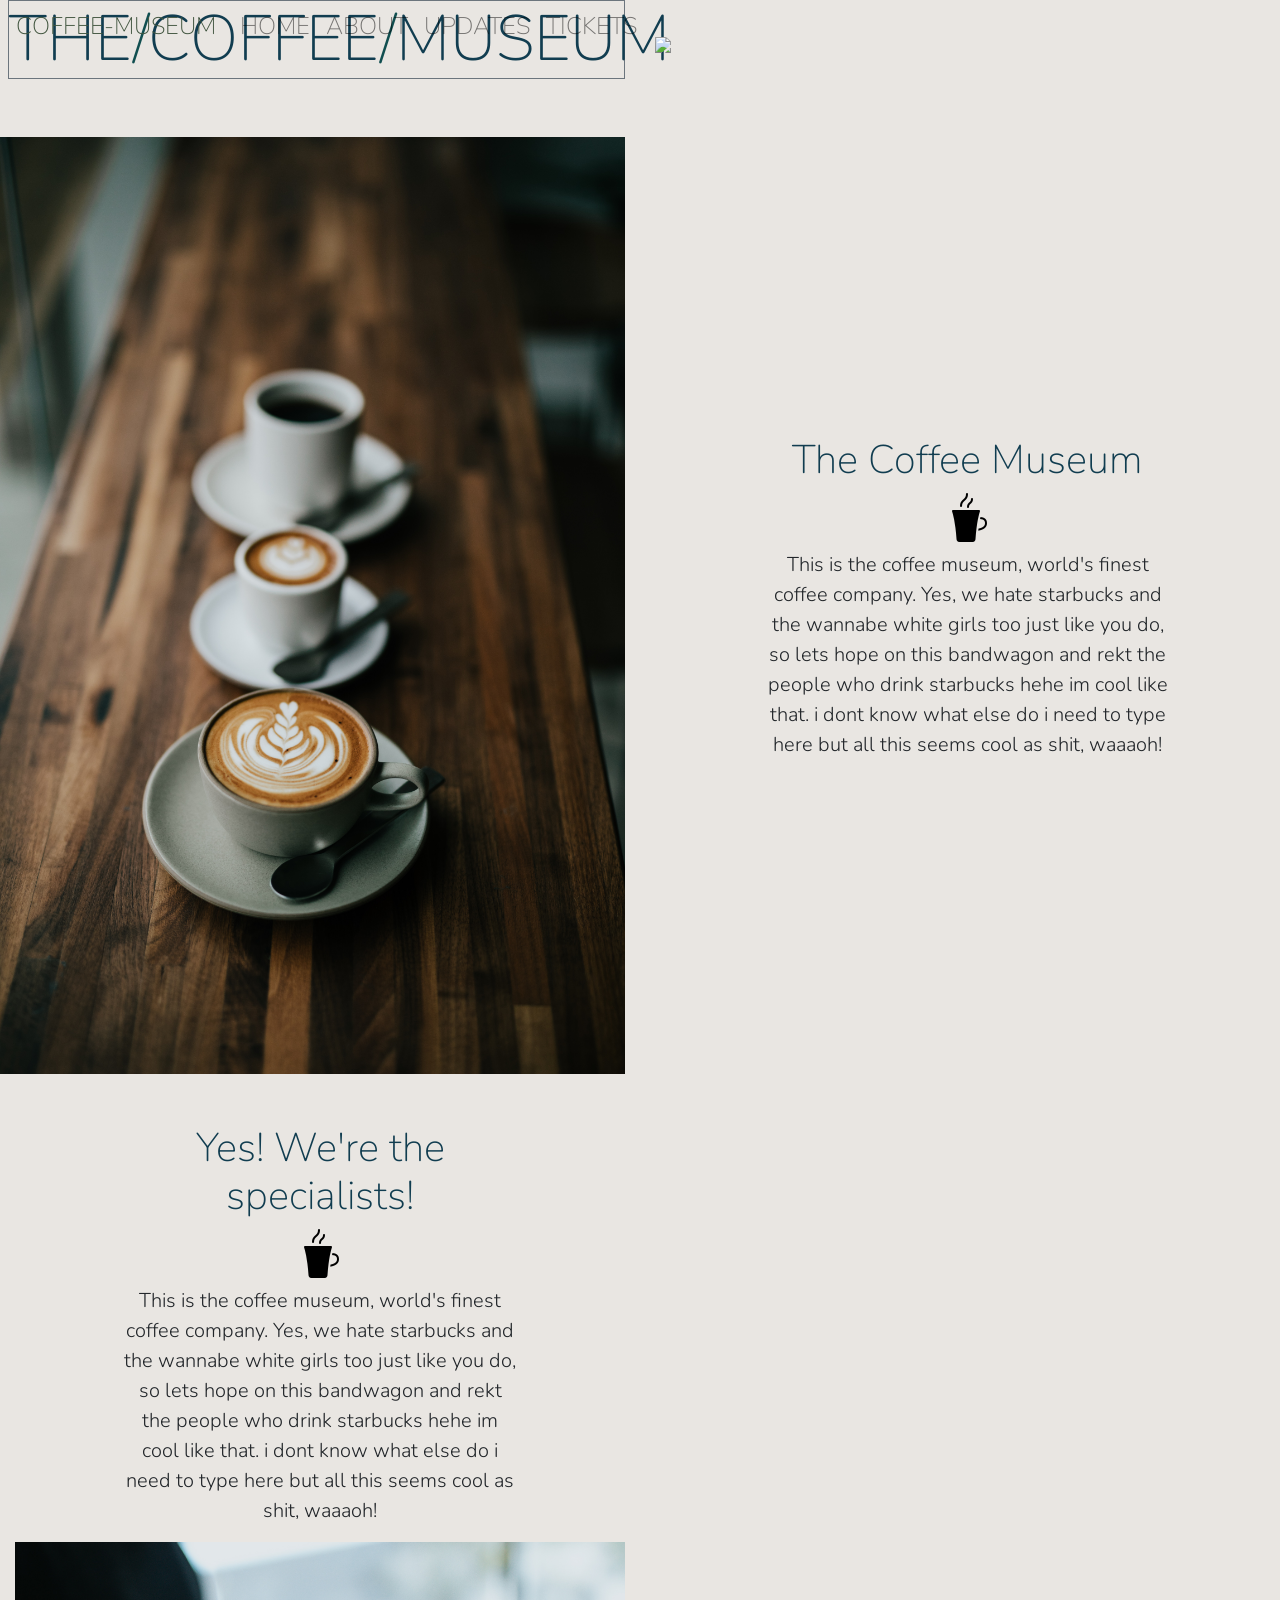
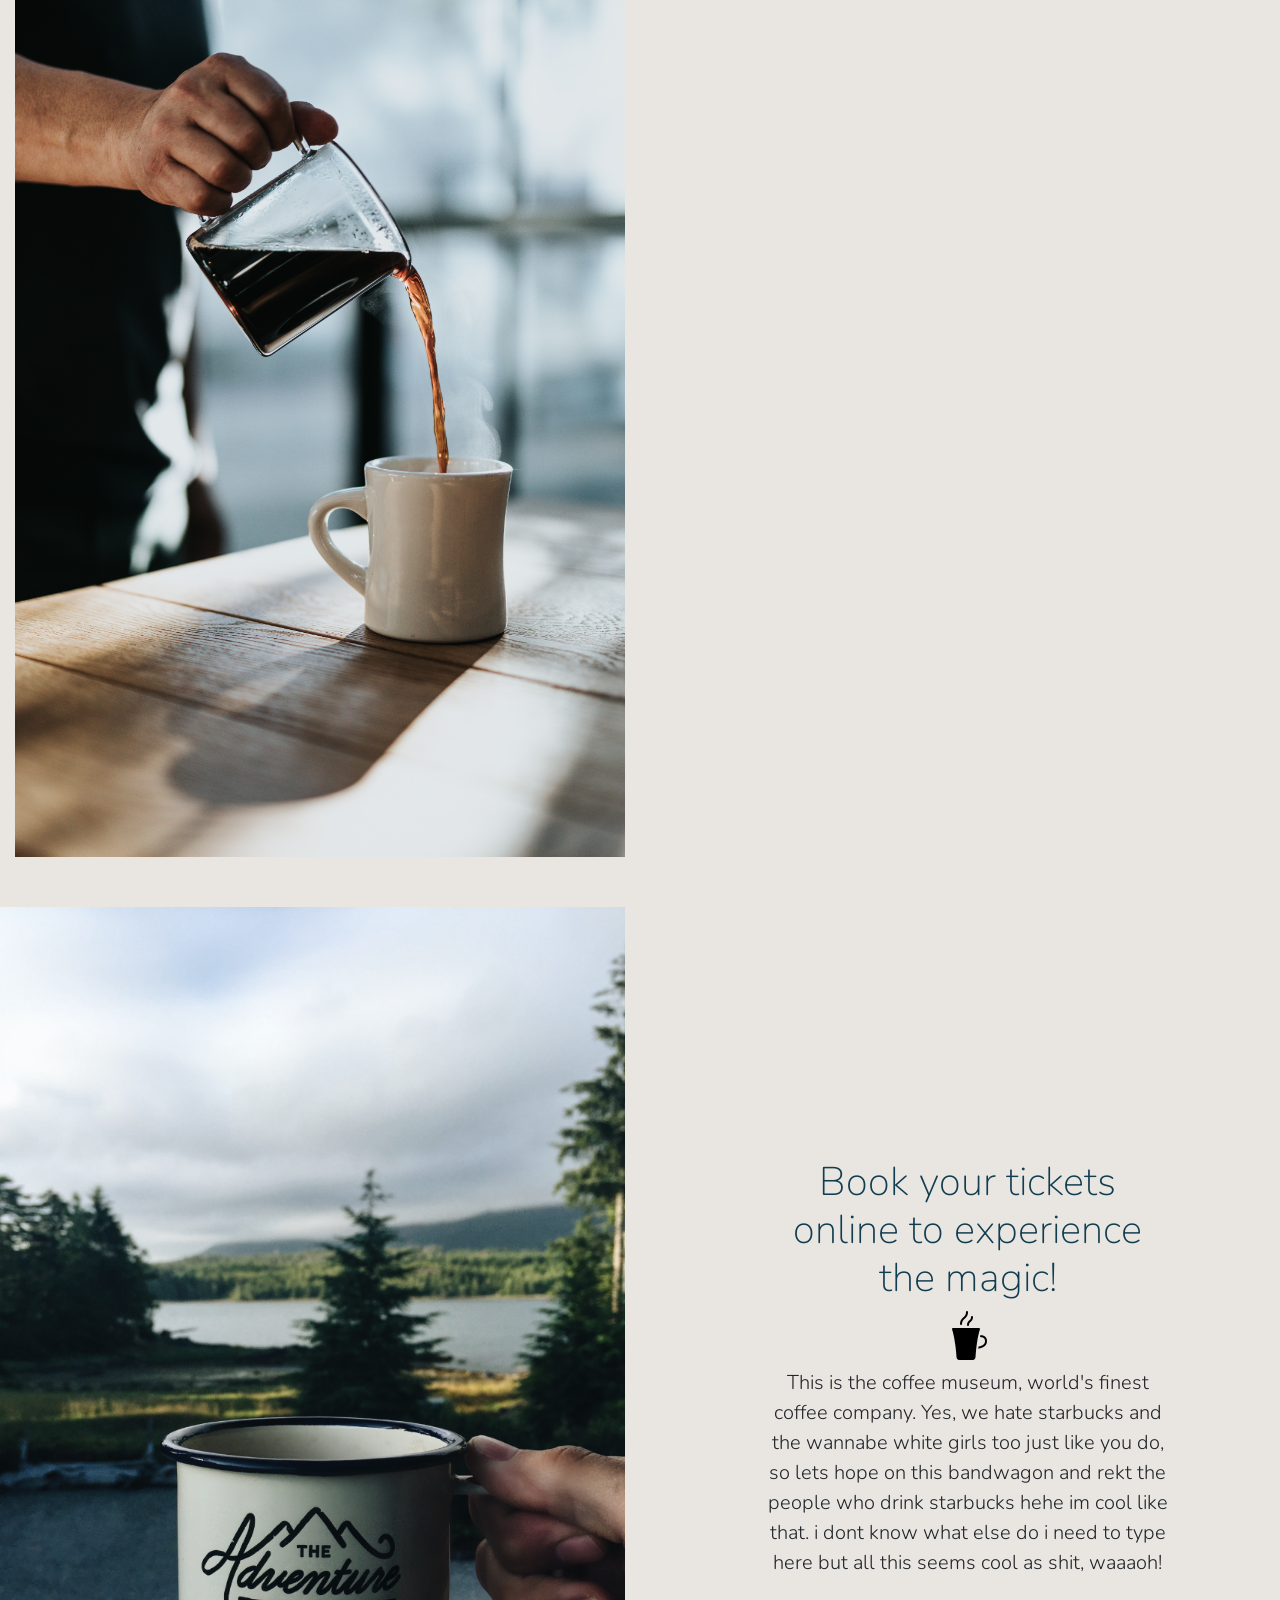
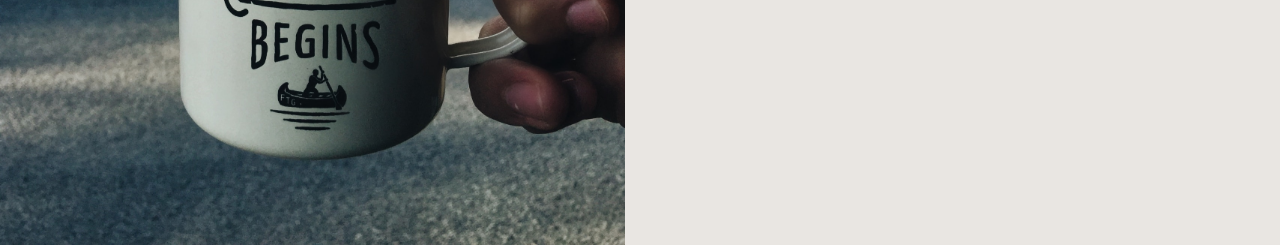
==== index.html @ 8bea2981 "changed name to index" ====
<!DOCTYPE html>
<html>

<link rel="stylesheet" href="https://stackpath.bootstrapcdn.com/bootstrap/4.3.1/css/bootstrap.min.css" integrity="sha384-ggOyR0iXCbMQv3Xipma34MD+dH/1fQ784/j6cY/iJTQUOhcWr7x9JvoRxT2MZw1T" crossorigin="anonymous">

<link rel="stylesheet" type="text/css" href="museum.css">

<link href="https://fonts.googleapis.com/css?family=Nunito&display=swap" rel="stylesheet">

<head>
	<title>The Coffee Museum</title>

</head>
<body>

	<nav id="mainNavbar" class="navbar navbar-expand-md navbar-light py-0 fixed-top">
  <a class="navbar-brand" href="#">COFFEE-MUSEUM</a>

  <button class="navbar-toggler" type="button" data-toggle="collapse" data-target="#navlinks" aria-label="Toggle navigation">
    <span class="navbar-toggler-icon"></span>
  </button>

  <div class="collapse navbar-collapse" id="navlinks">
  	<ul class="navbar-nav">
  	<li class="nav-item">
  		<a href="" class="nav-link">HOME</a>
  	</li>
  	<li class="nav-item">
  		<a href="" class="nav-link">ABOUT</a>
  	</li>
  	<li class="nav-item">
  		<a href="" class="nav-link">UPDATES</a>
  	</li>
  	<li class="nav-item">
  		<a href="" class="nav-link">TICKETS</a>
  	</li>

  	</ul>
  </div>
</nav>

 <section class="container-fluid px-0">
	<div class="row align-items-center">
		<div class="col-lg-6">
			<div id="headinggroup" class="text-center d-none d-lg-block">
				
				<h2 class="display-3 border border-secondary ml-2">THE<span>/</span>COFFEE<span>/</span>MUSEUM</h2>
								
			</div>
			
			
		</div>

		<div class="col-lg-6 justify-content-end">
			<img class="img-fluid" src="Coffee1.jpg">
		</div>
	</div>
</section>
<section class="container-fluid px-0">
	<div class="row align-items-center content">
		<div class="col-md-6 order-2 order-md-1 ">
			<img class="img-fluid" src="latte.jpg">
		</div>
		<div class="col-md-6 text-center order-1 order-md-2">
			
			<div class="row justify-content-center">
				<div class="col-10 col-lg-8">					
					<h2>The Coffee Museum</h2>
			<img class="mb-2 d-none d-lg-inline" src="coffee-icon.png">
			<p class="lead"> This is the coffee museum, world's finest coffee company. Yes, we hate starbucks and the wannabe white girls too just like you do, so lets hope on this bandwagon and rekt the people who drink starbucks hehe im cool like that. i dont know what else do i need to type here but all this seems cool as shit, waaaoh!</p>
				</div>
			</div>		


		</div>

	</div>

</section>

<section class="container-fluid px-0">
	<div class="row align-items-center content">
		
		</div>
		<div class="col-md-6 text-center">
			
			<div class="row justify-content-center">
				<div class="col-10 col-lg-8">					
					<h2>Yes! We're the specialists!</h2>
			<img class="mb-2 d-none d-lg-inline" src="coffee-icon.png">
			<p class="lead"> This is the coffee museum, world's finest coffee company. Yes, we hate starbucks and the wannabe white girls too just like you do, so lets hope on this bandwagon and rekt the people who drink starbucks hehe im cool like that. i dont know what else do i need to type here but all this seems cool as shit, waaaoh!</p>
				</div>
			</div>	
       </div>
<div class="col-md-6">
			<img class="img-fluid" src="pour.jpg">

		</div>

	</div>



</section>

<section class="container-fluid px-0">
	<div class="row align-items-center content">
		<div class="col-md-6 order-2 order-md-1 ">
			<img class="img-fluid" src="exp.jpg">
		</div>
		<div class="col-md-6 text-center order-1 order-md-2">
			
			<div class="row justify-content-center">
				<div class="col-10 col-lg-8">					
					<h2>Book your tickets online to experience the magic!</h2>
			<img class="mb-2 d-none d-lg-inline" src="coffee-icon.png">
			<p class="lead"> This is the coffee museum, world's finest coffee company. Yes, we hate starbucks and the wannabe white girls too just like you do, so lets hope on this bandwagon and rekt the people who drink starbucks hehe im cool like that. i dont know what else do i need to type here but all this seems cool as shit, waaaoh!</p>
				</div>
			</div>		


		</div>

	</div>

</section>

</body>

<script src="https://code.jquery.com/jquery-3.3.1.slim.min.js" integrity="sha384-q8i/X+965DzO0rT7abK41JStQIAqVgRVzpbzo5smXKp4YfRvH+8abtTE1Pi6jizo" crossorigin="anonymous"></script>
<script src="https://cdnjs.cloudflare.com/ajax/libs/popper.js/1.14.7/umd/popper.min.js" integrity="sha384-UO2eT0CpHqdSJQ6hJty5KVphtPhzWj9WO1clHTMGa3JDZwrnQq4sF86dIHNDz0W1" crossorigin="anonymous"></script>
<script src="https://stackpath.bootstrapcdn.com/bootstrap/4.3.1/js/bootstrap.min.js" integrity="sha384-JjSmVgyd0p3pXB1rRibZUAYoIIy6OrQ6VrjIEaFf/nJGzIxFDsf4x0xIM+B07jRM" crossorigin="anonymous"></script>

<script>
	$(function()
	{
		$(document).scroll(function() {
			var $nav = $ ("#mainNavbar");
			$nav.toggleClass("scrolled", $(this).scrolltop() > $nav.height());

		});
	});



</script>
</html>
---- museum.css ----
body {

background-color:  #e9e6e2;
font-family: 'Nunito', sans-serif;

}

#mainNavbar .navbar-brand
{
	color: #41553f;
	font-size: 1.5rem;
}

#mainNavbar {

font-size: 1.5rem;
	font-weight: 100;
}

#mainNavbar .nav-link:hover

{
	color: #215c5d;
}

#headinggroup span

{
	color: #114f50;
}


#headinggroup h2
{
	font-weight: 100;
	font-size: 4rem;
}

h2 {

	color: #113d50;
	font-weight: 200;
	font-size: 2.5rem;
}

.content

{
	margin-top: 50px;
}

.navbar.scrolled{

	background: #654c2f;
	transition: background 500ms;

}
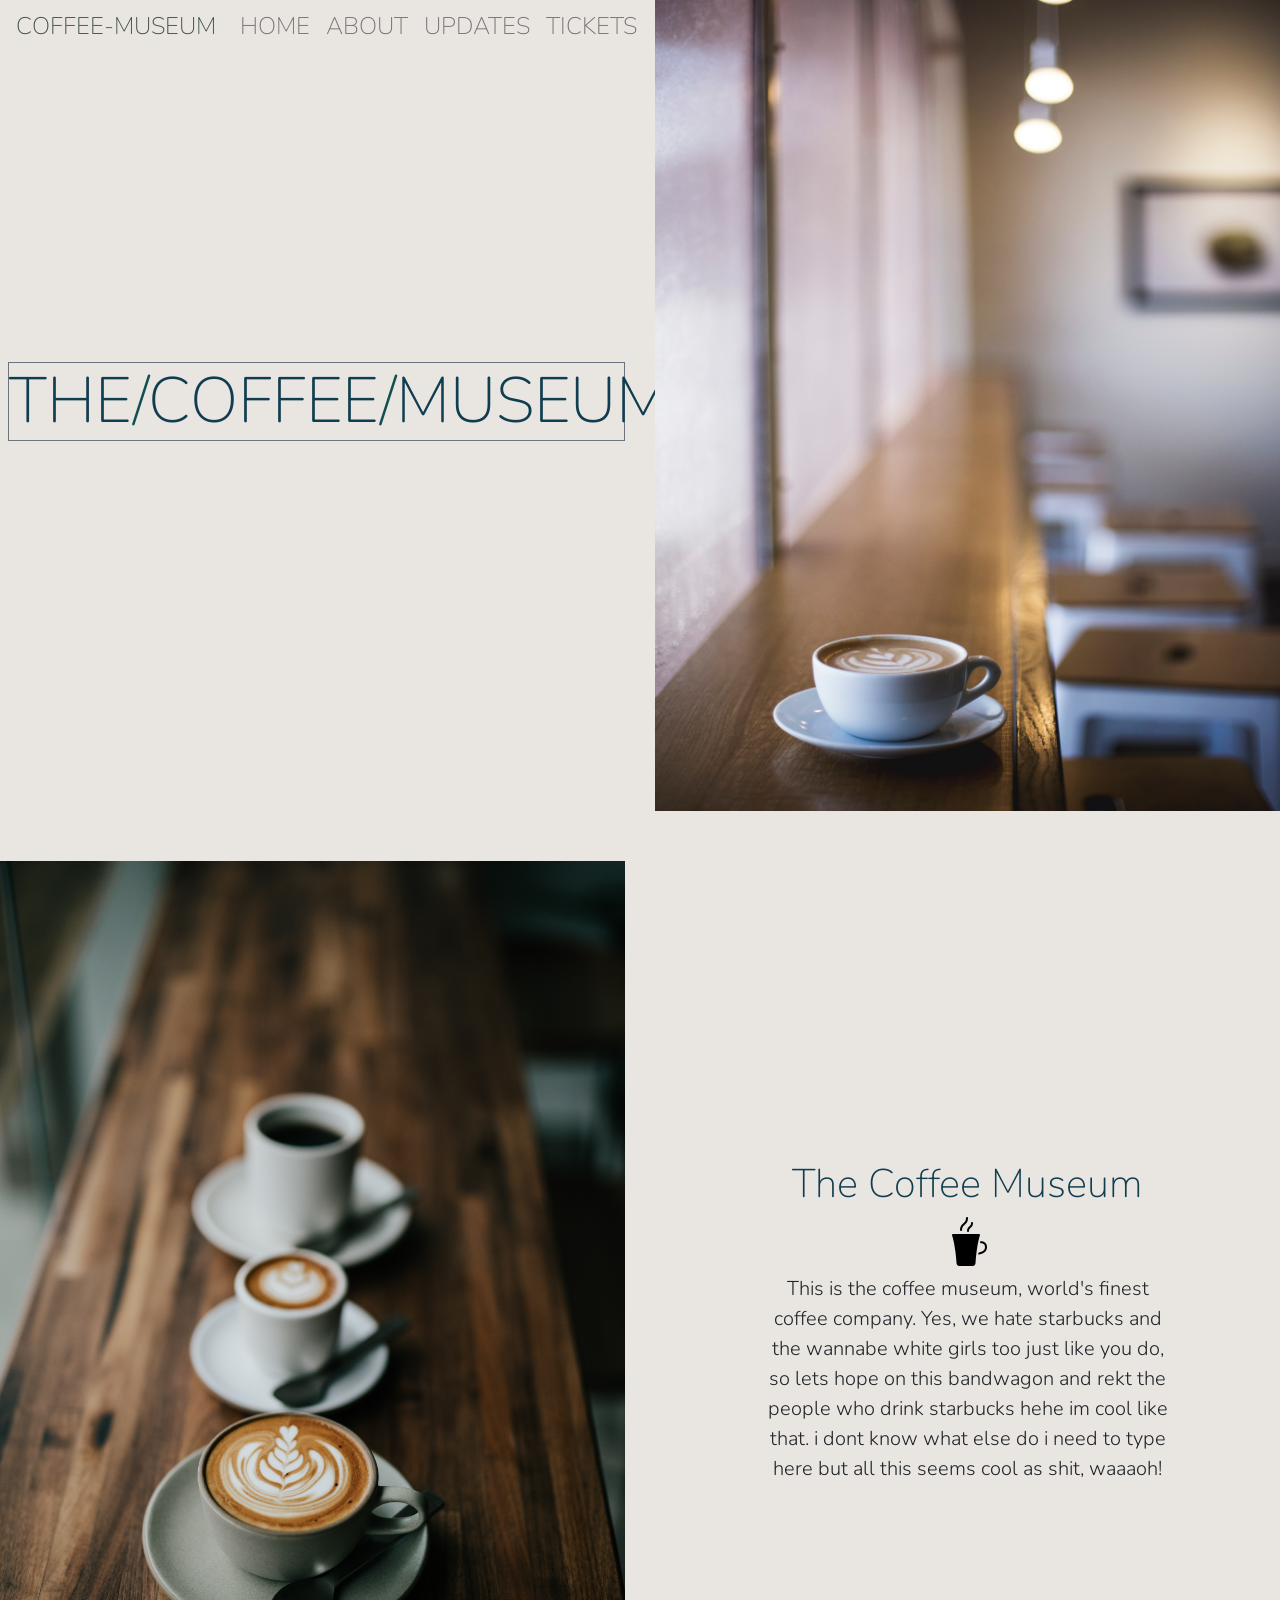
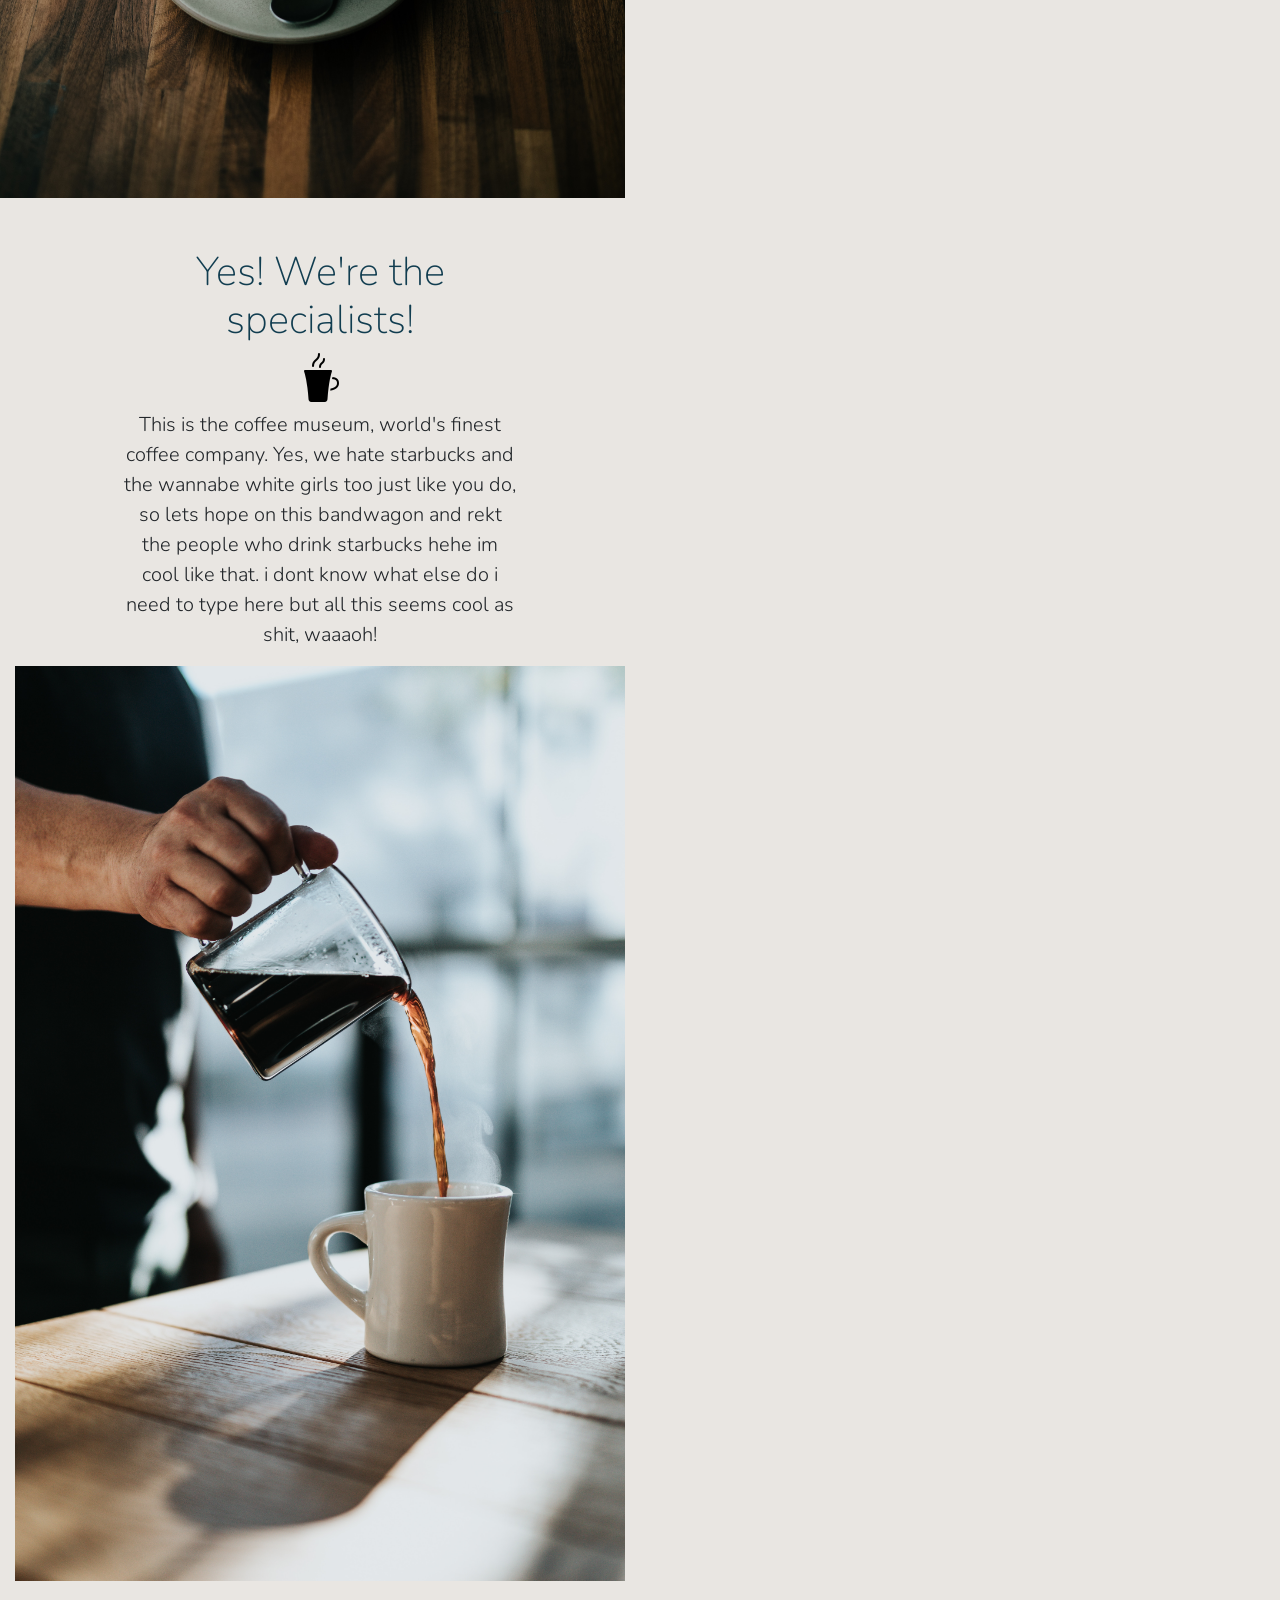
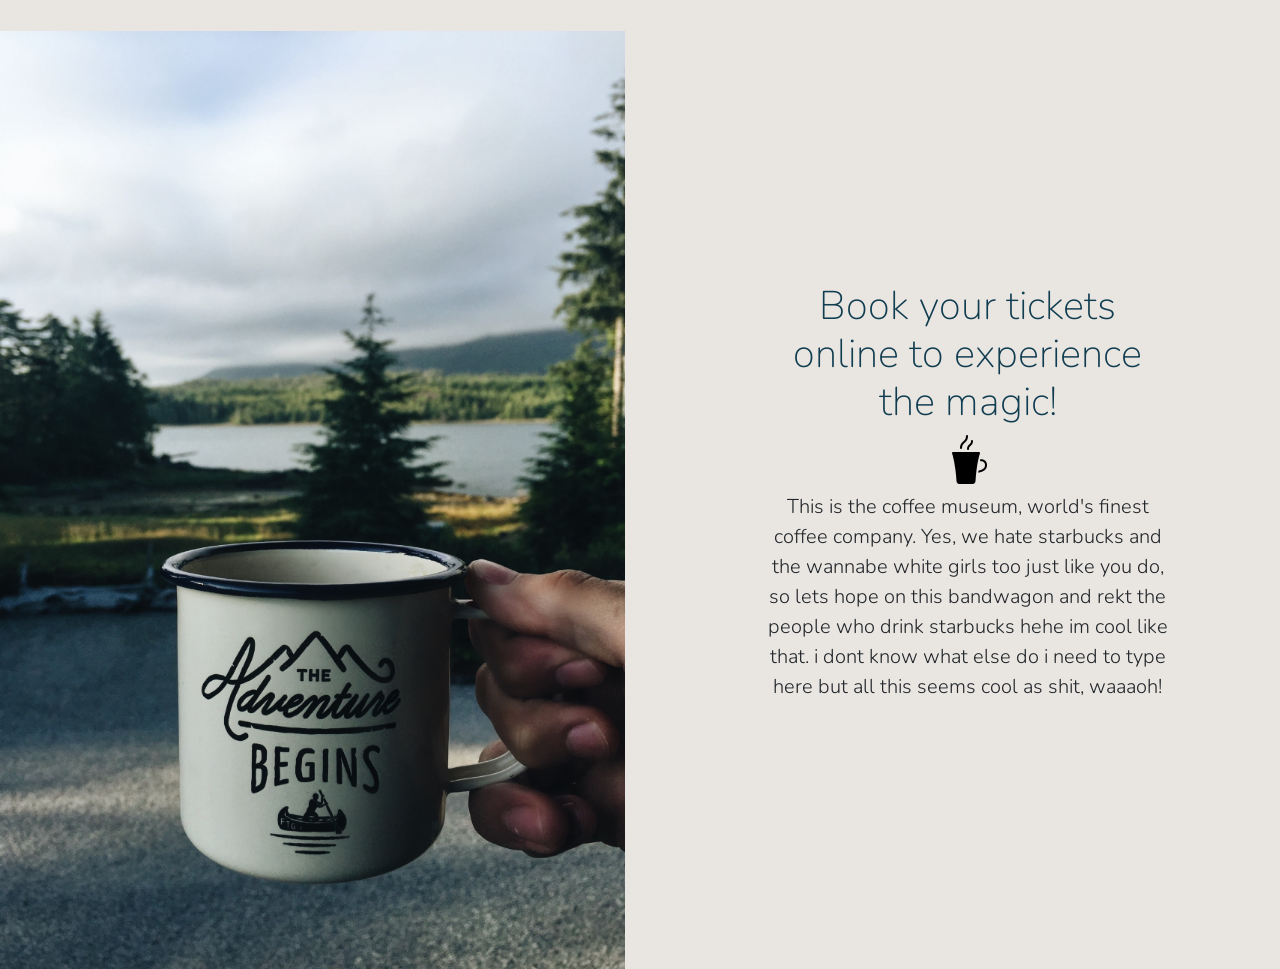
==== commit bd16cb54: "Update index.html" ====
--- a/index.html
+++ b/index.html
@@ -52,7 +52,7 @@
 		</div>
 
 		<div class="col-lg-6 justify-content-end">
-			<img class="img-fluid" src="Coffee1.jpg">
+			<img class="img-fluid" src="coffee1.jpg">
 		</div>
 	</div>
 </section>
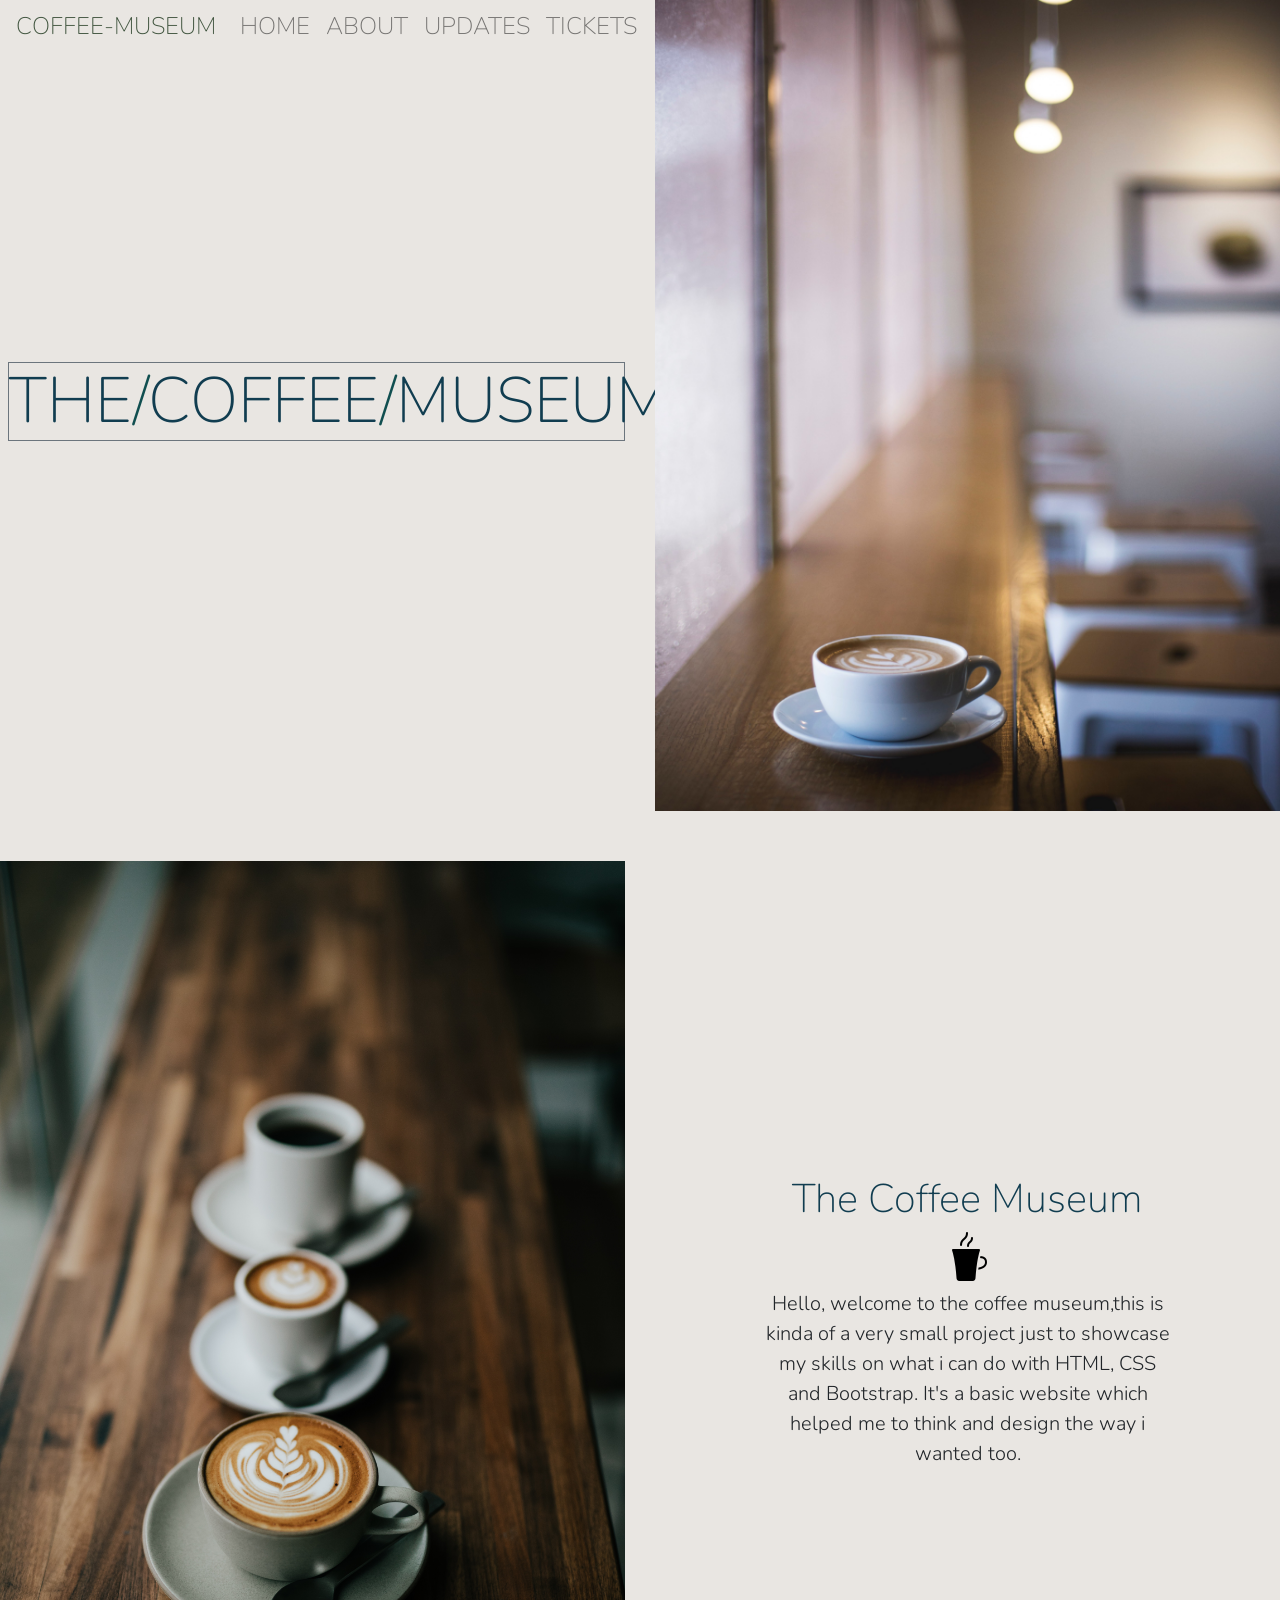
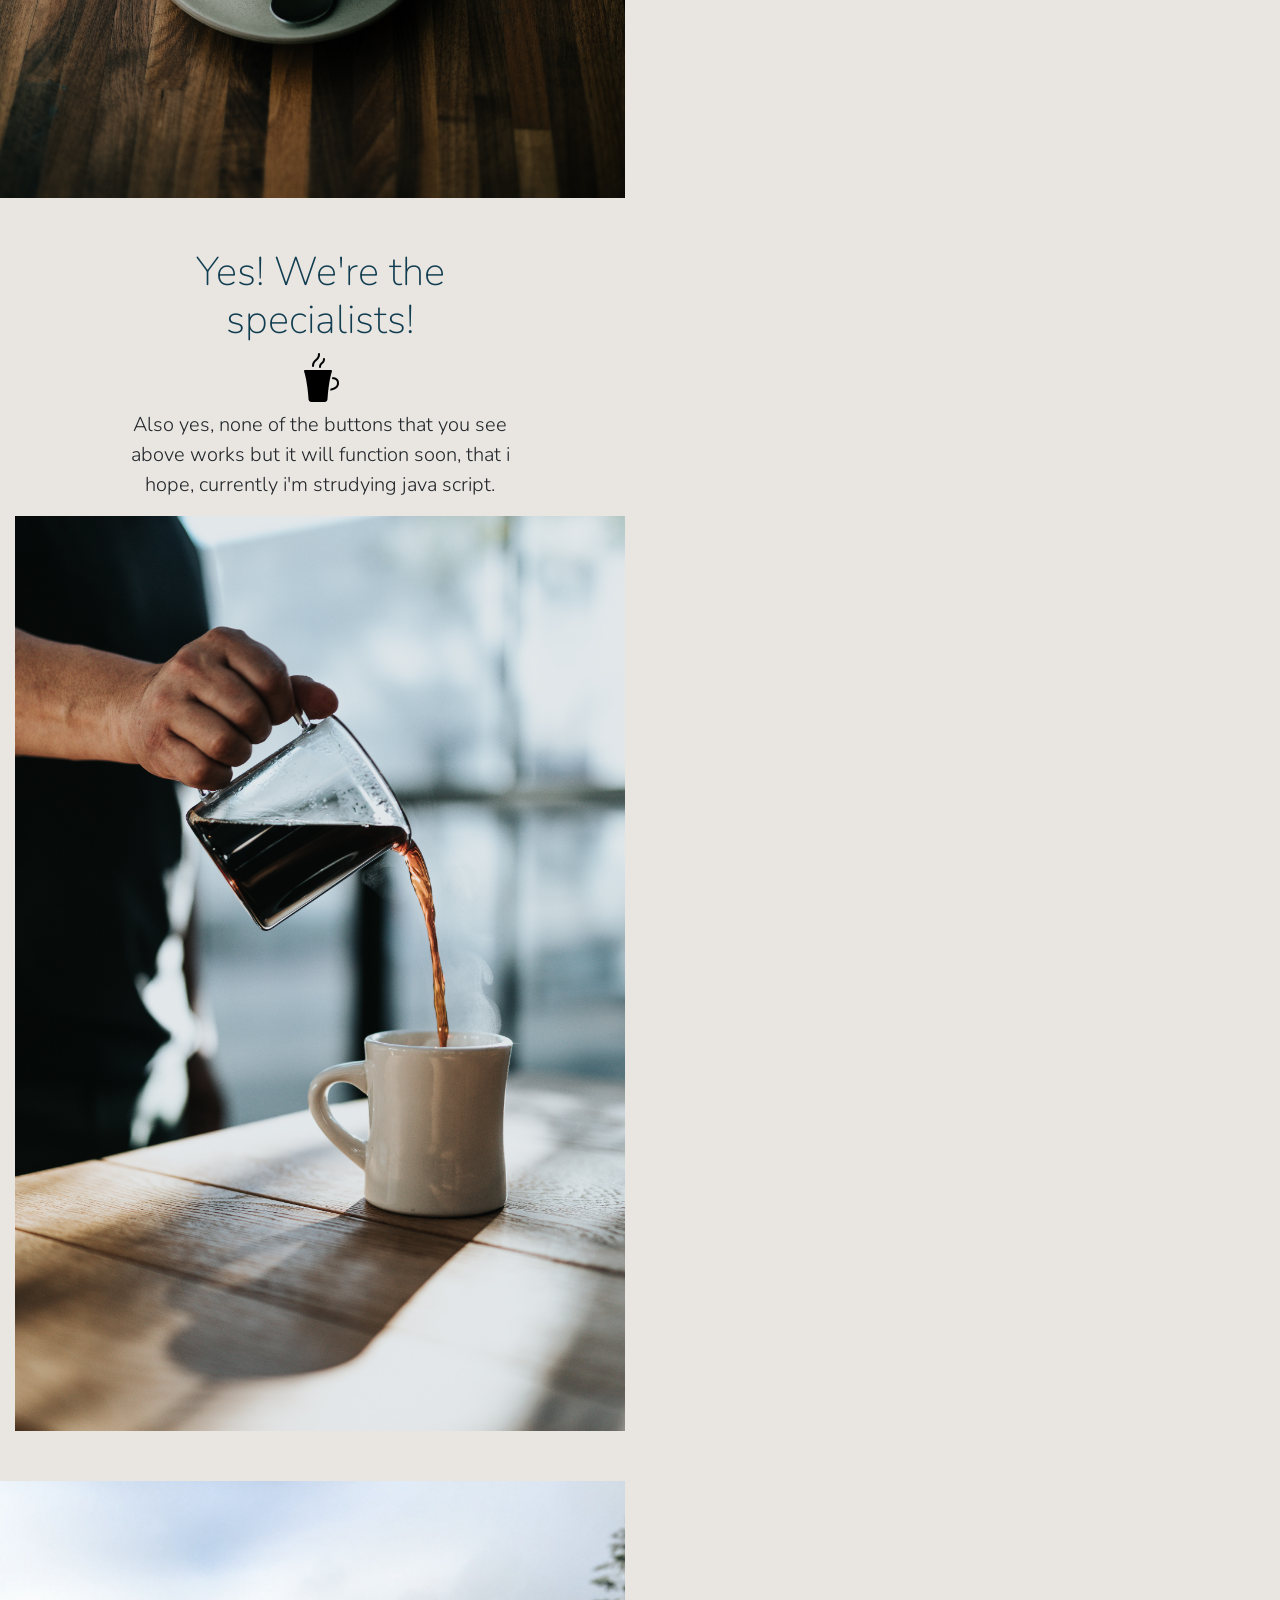
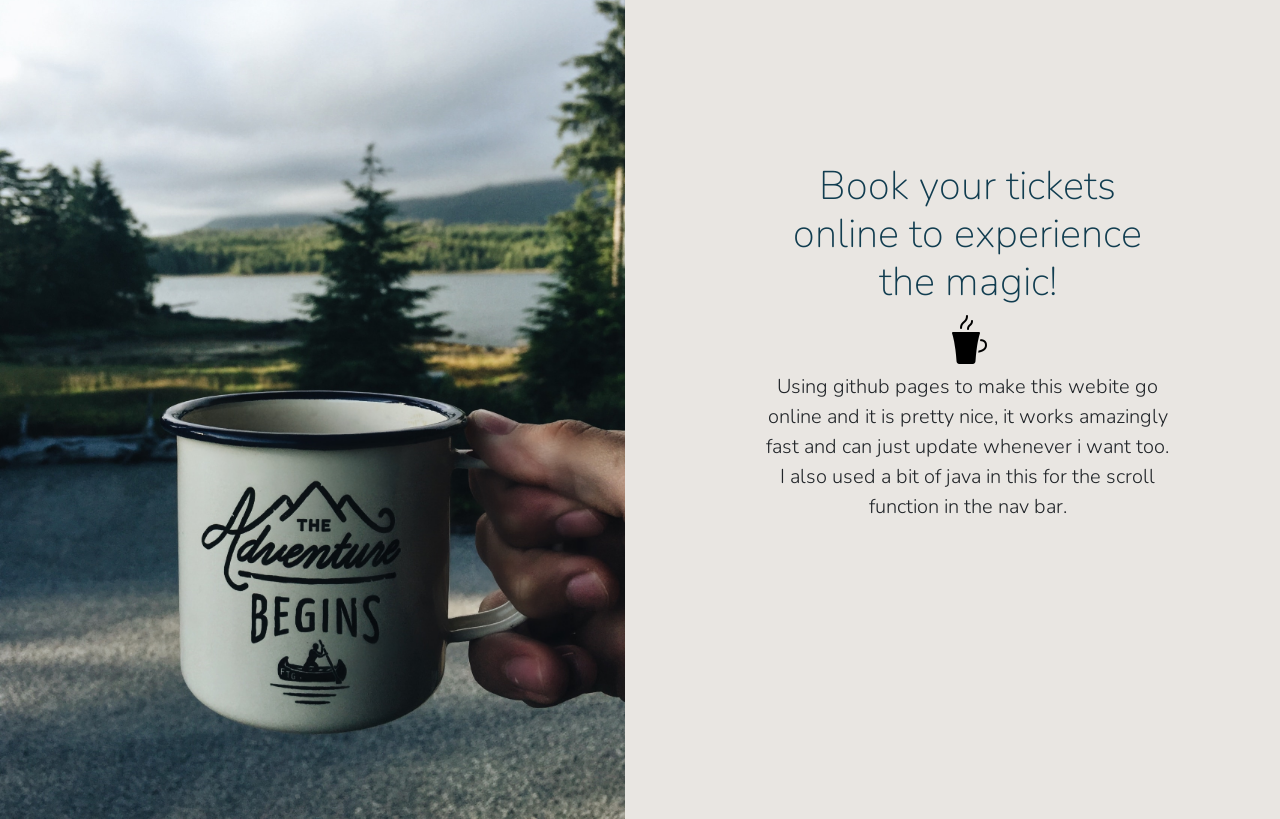
==== commit 3c03f653: "Update index.html updated texts, in html" ====
--- a/index.html
+++ b/index.html
@@ -67,7 +67,7 @@
 				<div class="col-10 col-lg-8">					
 					<h2>The Coffee Museum</h2>
 			<img class="mb-2 d-none d-lg-inline" src="coffee-icon.png">
-			<p class="lead"> This is the coffee museum, world's finest coffee company. Yes, we hate starbucks and the wannabe white girls too just like you do, so lets hope on this bandwagon and rekt the people who drink starbucks hehe im cool like that. i dont know what else do i need to type here but all this seems cool as shit, waaaoh!</p>
+			<p class="lead"> Hello, welcome to the coffee museum,this is kinda of a very small project just to showcase my skills on what i can do with HTML, CSS and Bootstrap. It's a basic website which helped me to think and design the way i wanted too. </p>
 				</div>
 			</div>		
 
@@ -88,7 +88,7 @@
 				<div class="col-10 col-lg-8">					
 					<h2>Yes! We're the specialists!</h2>
 			<img class="mb-2 d-none d-lg-inline" src="coffee-icon.png">
-			<p class="lead"> This is the coffee museum, world's finest coffee company. Yes, we hate starbucks and the wannabe white girls too just like you do, so lets hope on this bandwagon and rekt the people who drink starbucks hehe im cool like that. i dont know what else do i need to type here but all this seems cool as shit, waaaoh!</p>
+			<p class="lead"> Also yes, none of the buttons that you see above works but it will function soon, that i hope, currently i'm strudying java script.</p>
 				</div>
 			</div>	
        </div>
@@ -114,7 +114,7 @@
 				<div class="col-10 col-lg-8">					
 					<h2>Book your tickets online to experience the magic!</h2>
 			<img class="mb-2 d-none d-lg-inline" src="coffee-icon.png">
-			<p class="lead"> This is the coffee museum, world's finest coffee company. Yes, we hate starbucks and the wannabe white girls too just like you do, so lets hope on this bandwagon and rekt the people who drink starbucks hehe im cool like that. i dont know what else do i need to type here but all this seems cool as shit, waaaoh!</p>
+			<p class="lead"> Using github pages to make this webite go online and it is pretty nice, it works amazingly fast and can just update whenever i want too. I also used a bit of java in this for the scroll function in the nav bar. </p>
 				</div>
 			</div>		
 
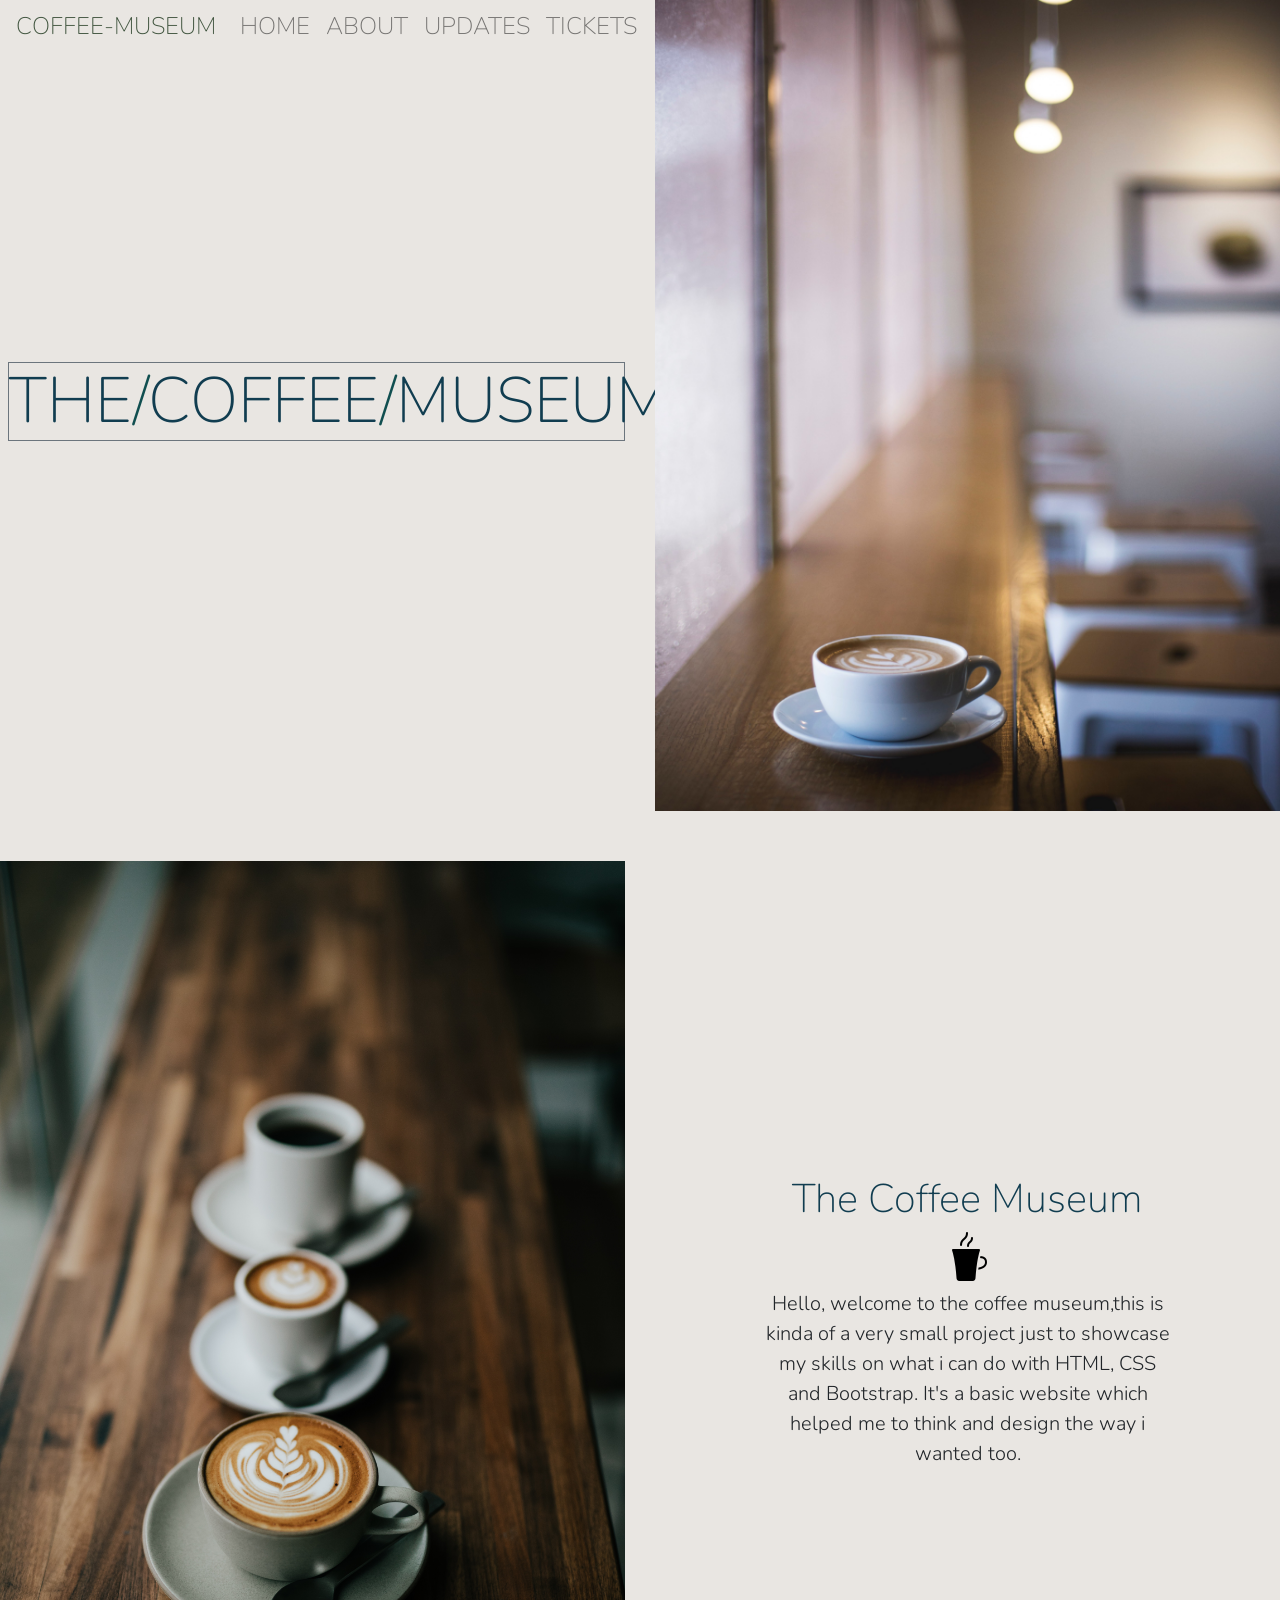
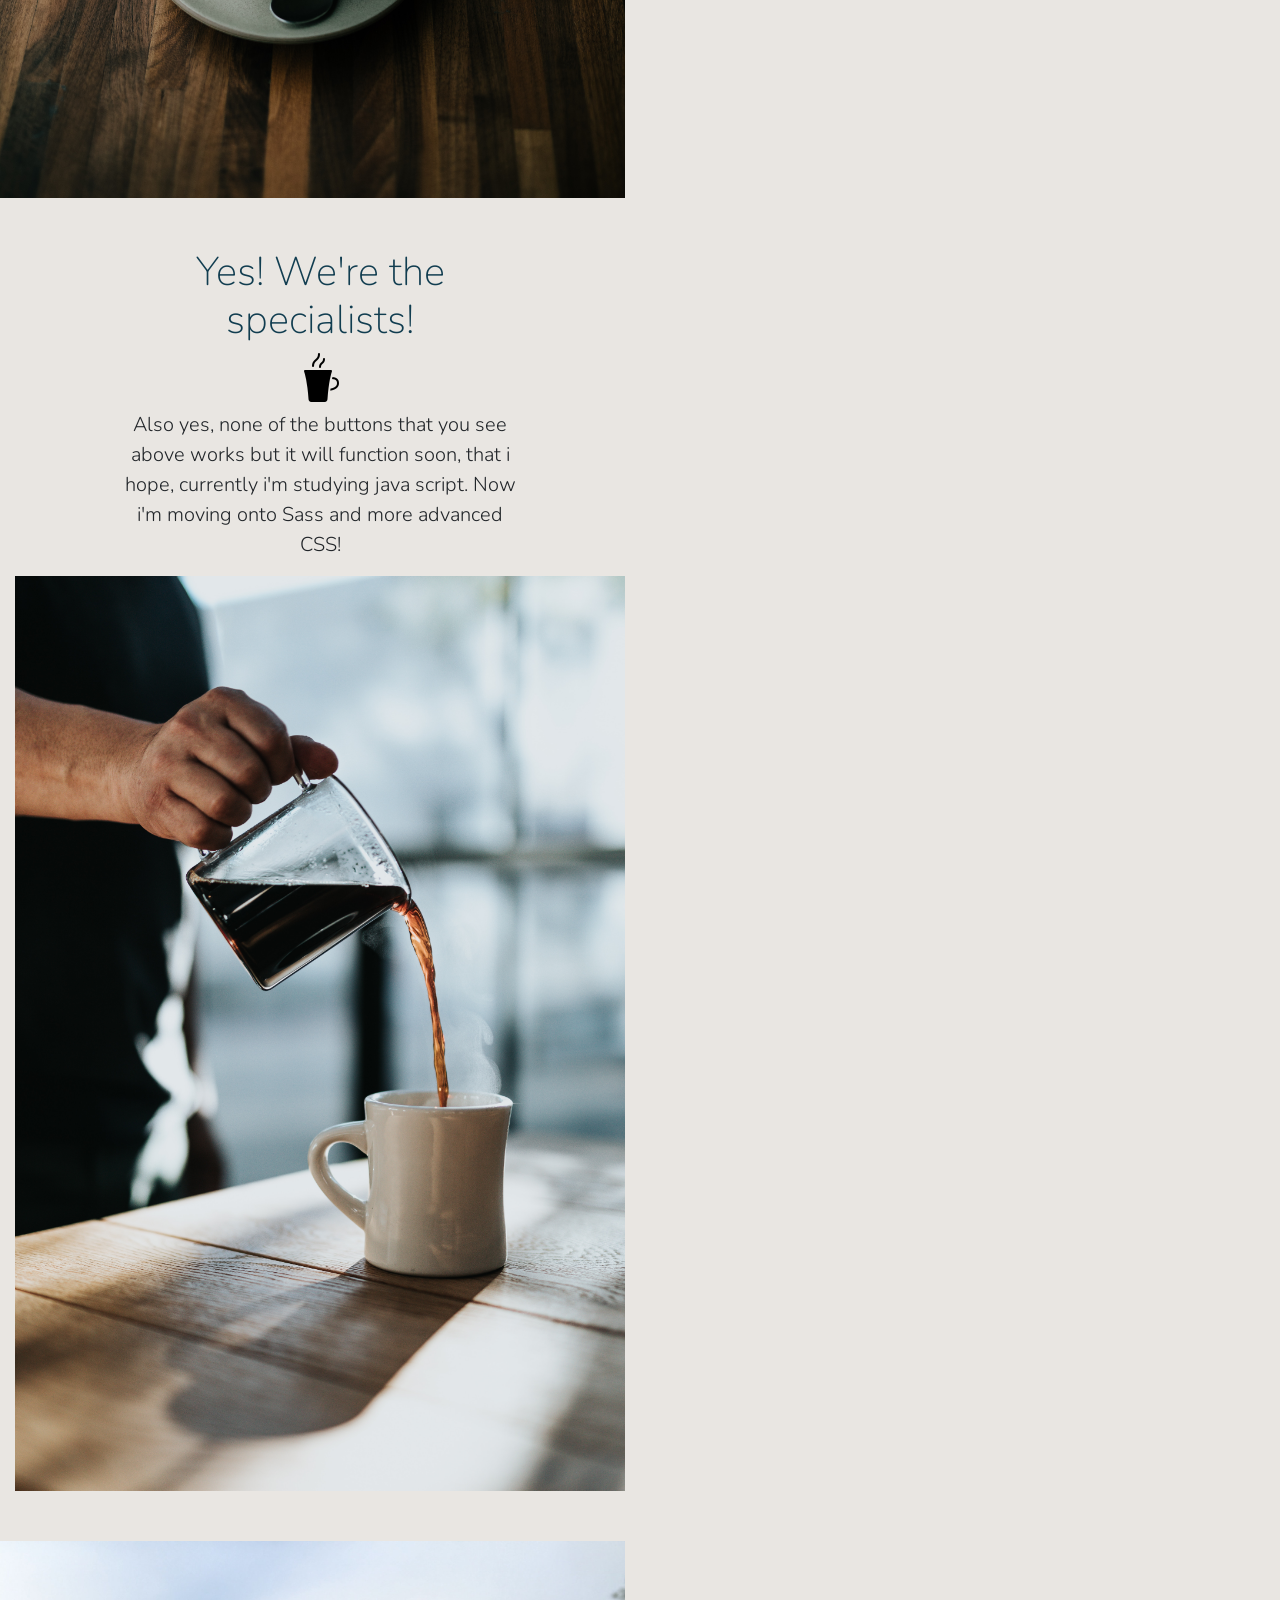
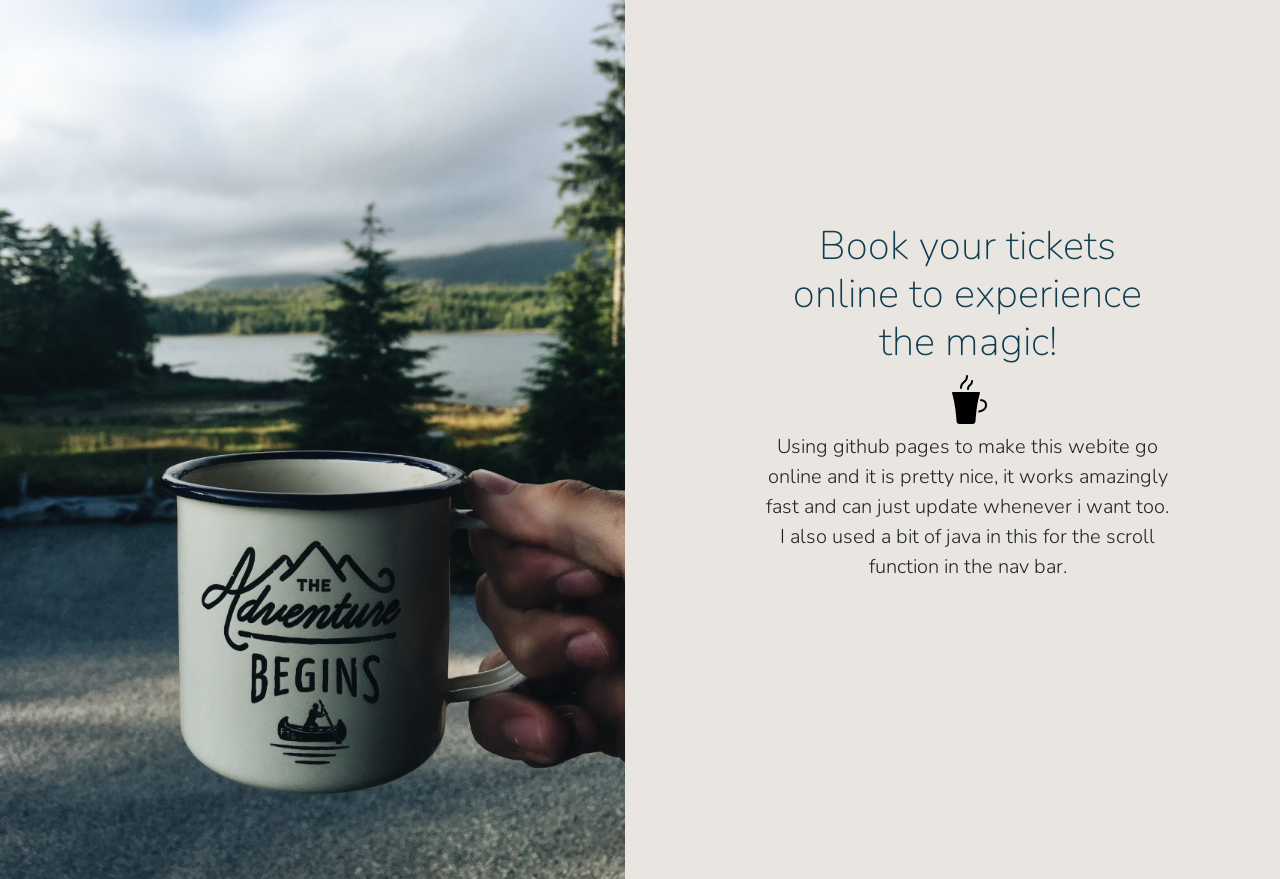
==== commit 1c5cc4b2: "new update some typo" ====
--- a/index.html
+++ b/index.html
@@ -88,7 +88,7 @@
 				<div class="col-10 col-lg-8">					
 					<h2>Yes! We're the specialists!</h2>
 			<img class="mb-2 d-none d-lg-inline" src="coffee-icon.png">
-			<p class="lead"> Also yes, none of the buttons that you see above works but it will function soon, that i hope, currently i'm strudying java script.</p>
+			<p class="lead"> Also yes, none of the buttons that you see above works but it will function soon, that i hope, currently i'm studying java script. Now i'm moving onto Sass and more advanced CSS!</p>
 				</div>
 			</div>	
        </div>
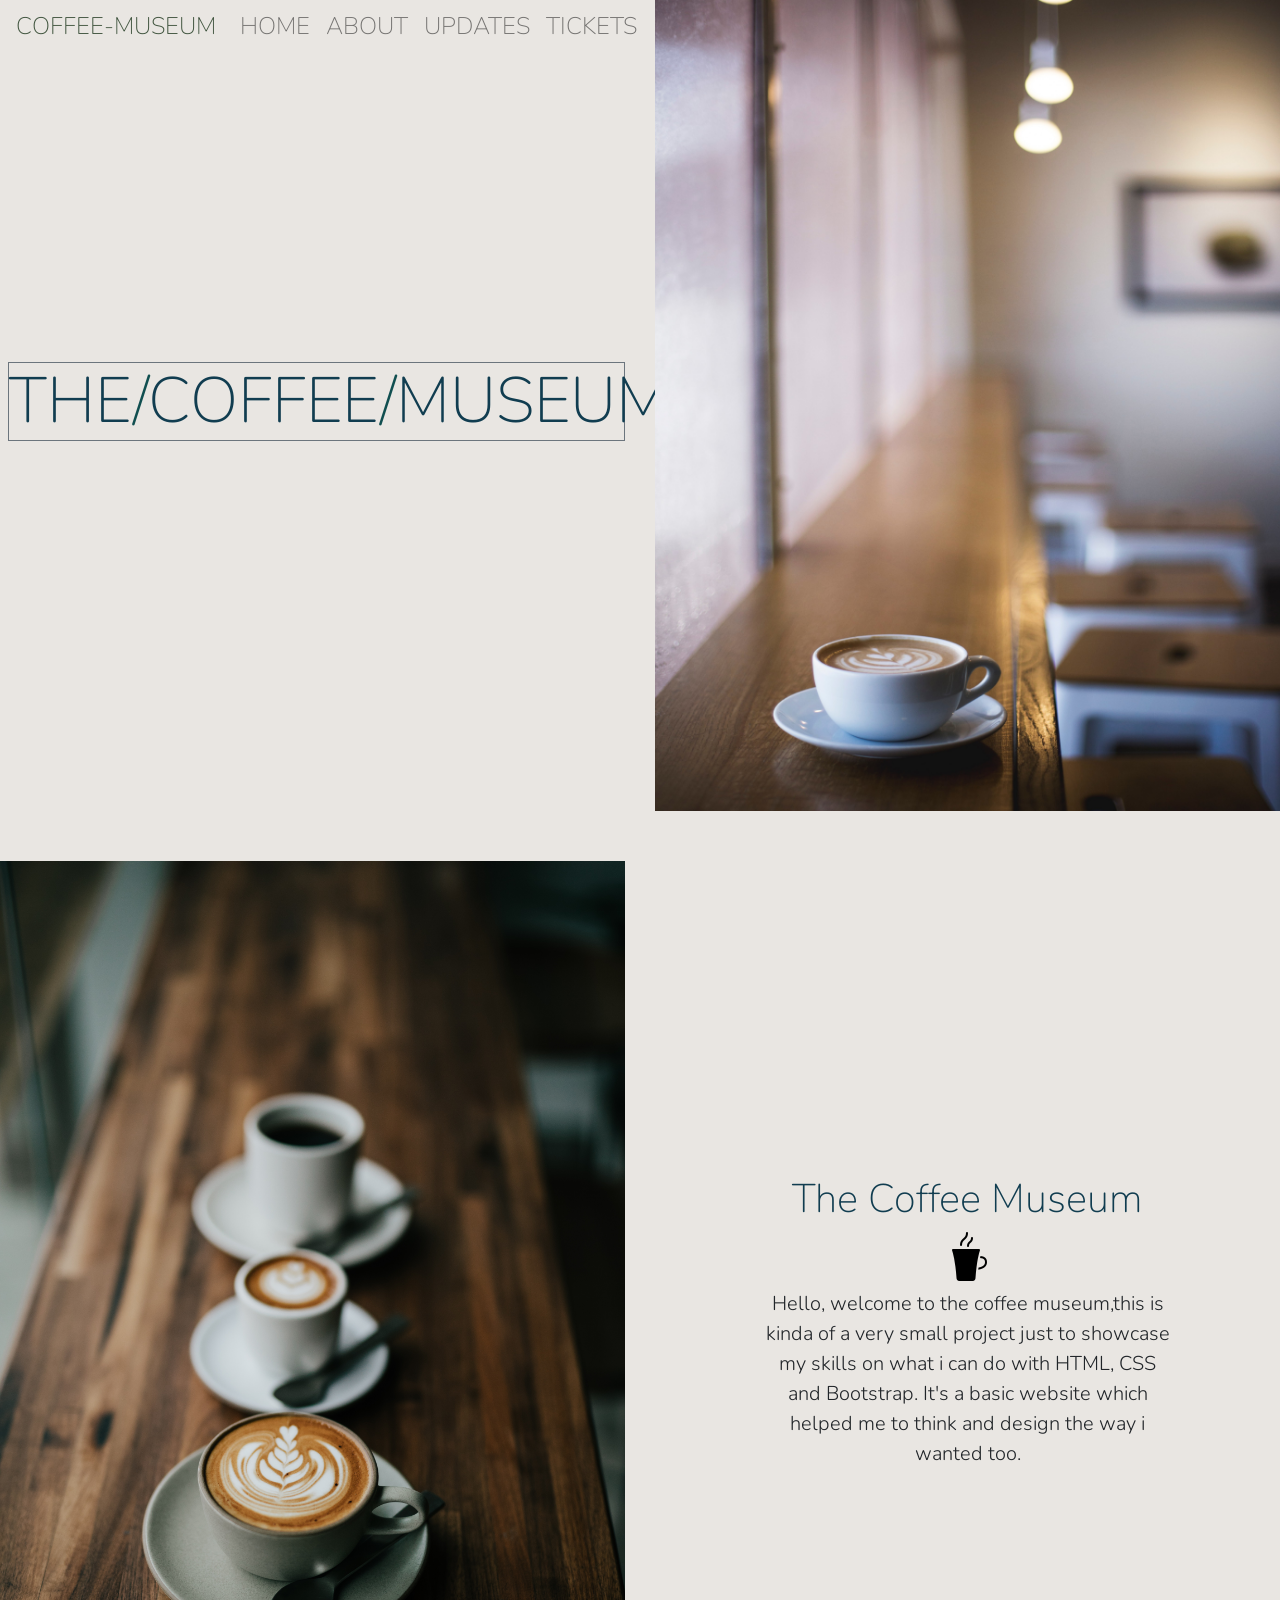
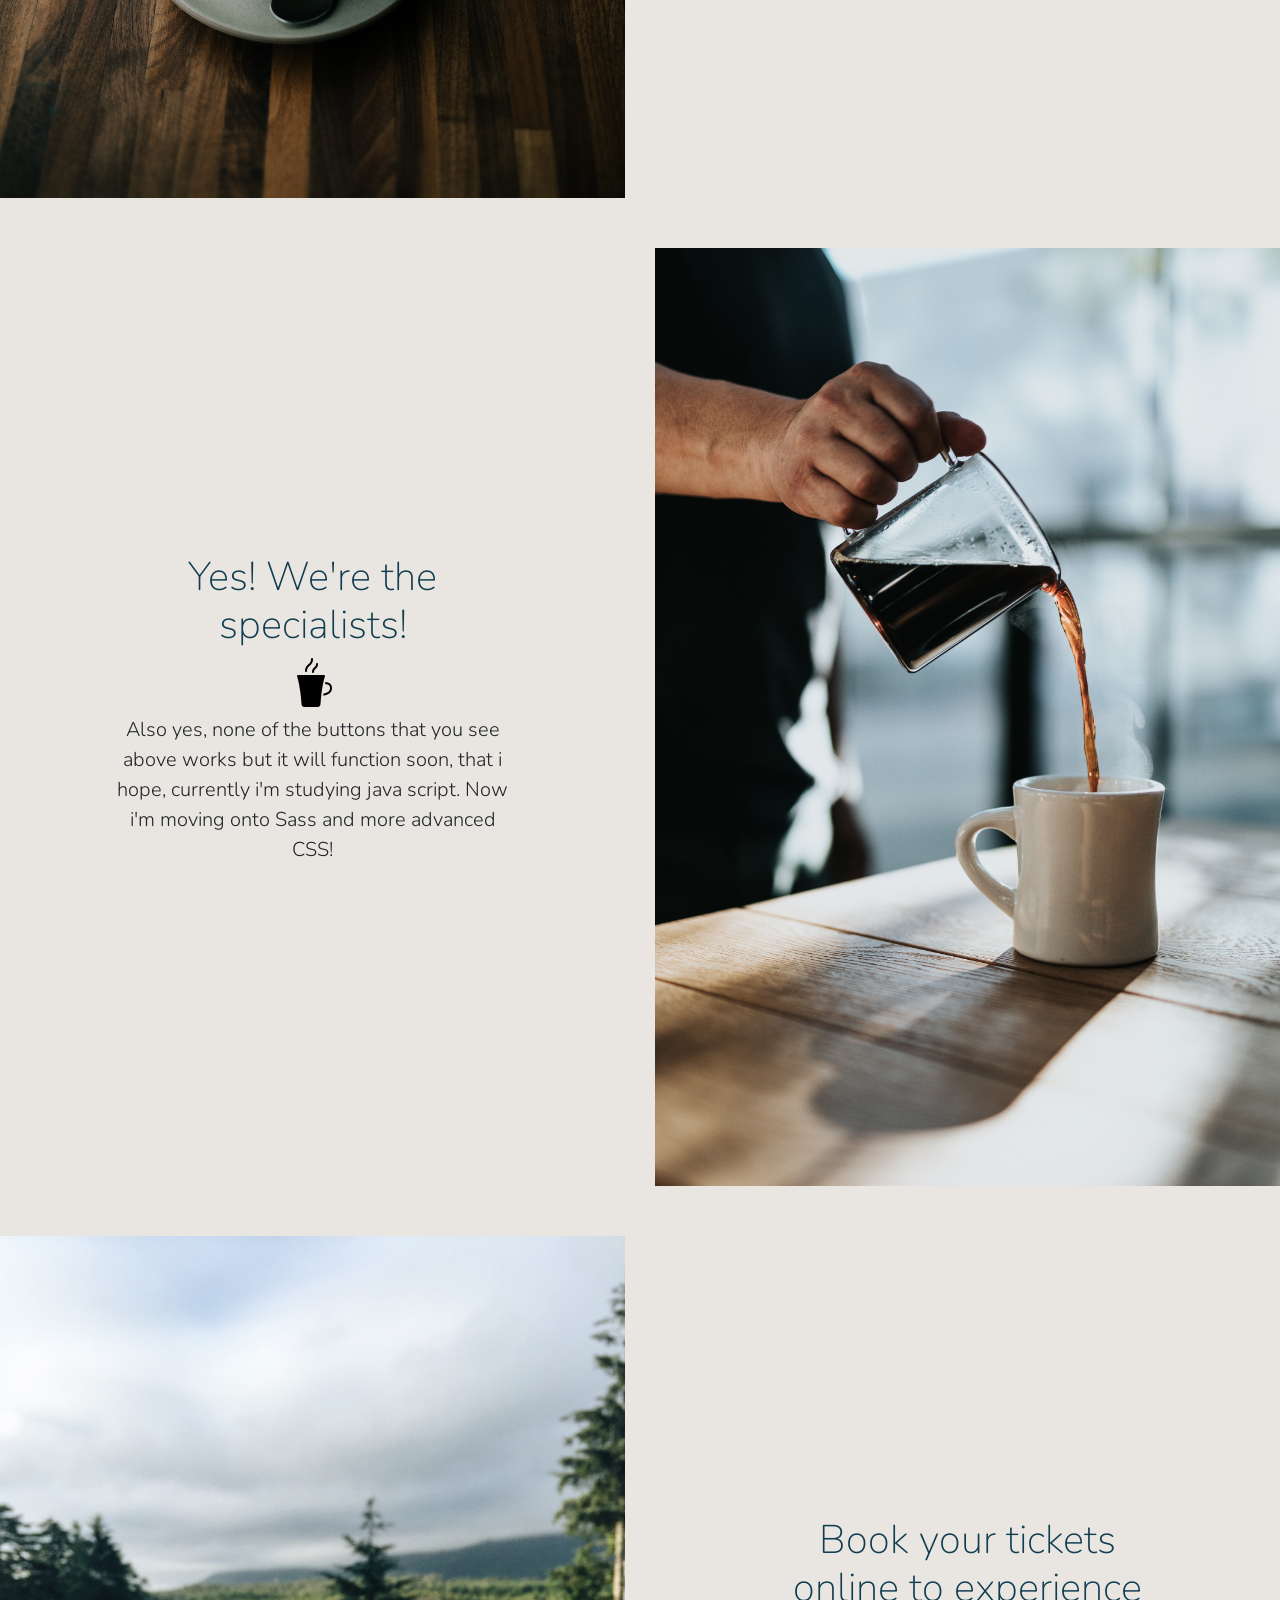
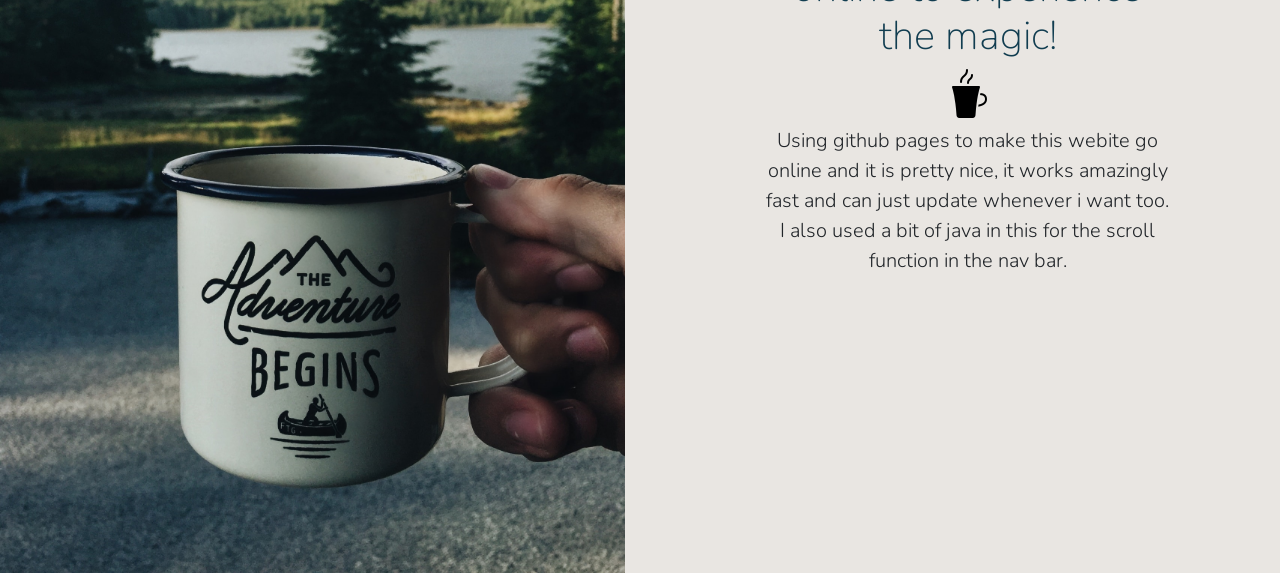
==== commit 9dcdf911: "updated coffee for the image finally complete" ====
--- a/index.html
+++ b/index.html
@@ -56,6 +56,8 @@
 		</div>
 	</div>
 </section>
+
+
 <section class="container-fluid px-0">
 	<div class="row align-items-center content">
 		<div class="col-md-6 order-2 order-md-1 ">
@@ -71,17 +73,15 @@
 				</div>
 			</div>		
 
-
 		</div>
 
 	</div>
-
 </section>
 
+
 <section class="container-fluid px-0">
-	<div class="row align-items-center content">
+	<div class="row align-items-center content"> 
 		
-		</div>
 		<div class="col-md-6 text-center">
 			
 			<div class="row justify-content-center">
@@ -99,9 +99,8 @@
 
 	</div>
 
+</section>
 
-
-</section>
 
 <section class="container-fluid px-0">
 	<div class="row align-items-center content">
